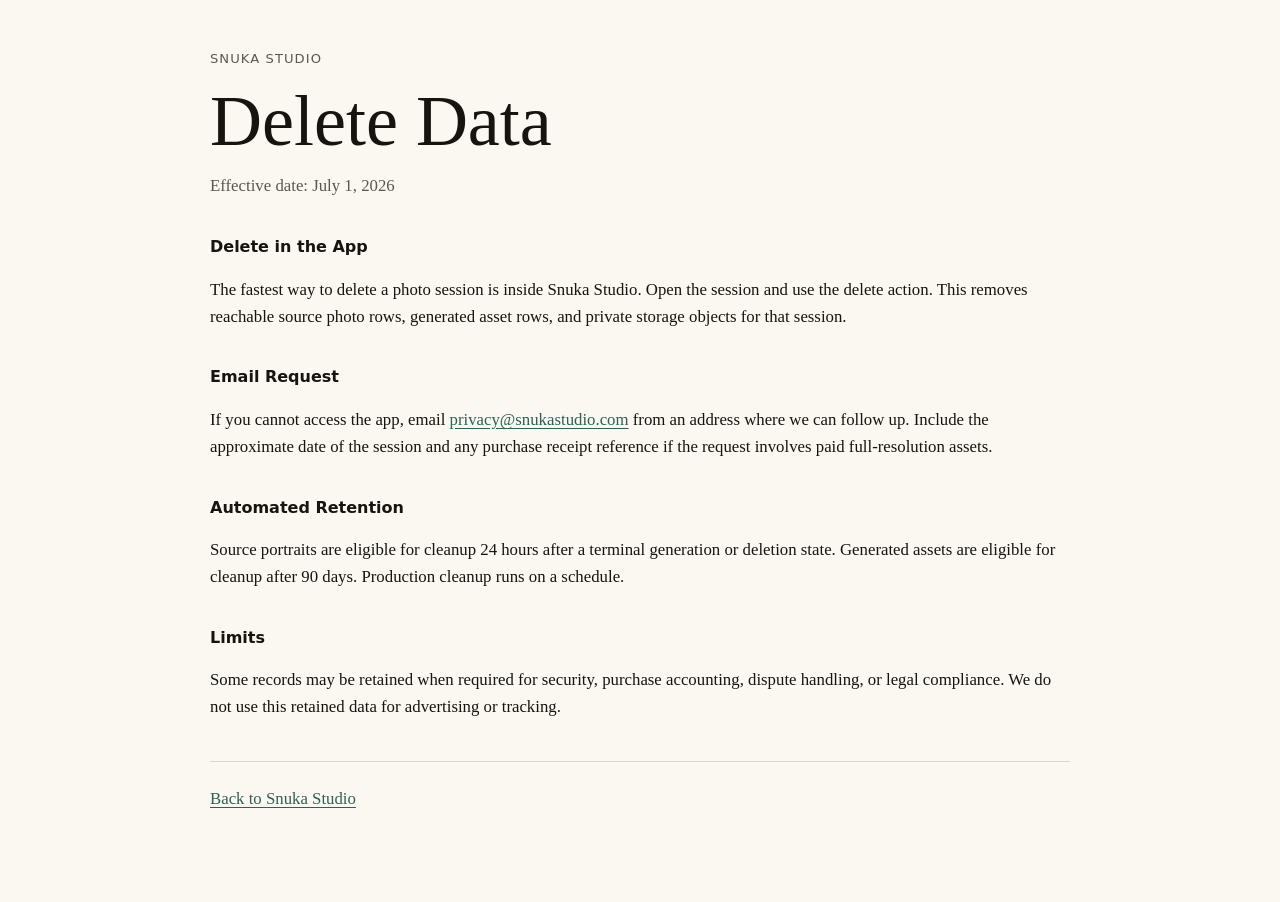
==== delete-data/index.html @ bc9454f3 "Publish Snuka Studio legal site" ====
<!doctype html>
<html lang="en">
  <head>
    <meta charset="utf-8">
    <meta name="viewport" content="width=device-width, initial-scale=1">
    <title>Delete Data | Snuka Studio</title>
    <meta name="description" content="How to delete Snuka Studio data.">
    <link rel="stylesheet" href="/styles.css">
  </head>
  <body>
    <main class="document">
      <p class="eyebrow">Snuka Studio</p>
      <h1>Delete Data</h1>
      <p class="updated">Effective date: July 1, 2026</p>

      <h2>Delete in the App</h2>
      <p>The fastest way to delete a photo session is inside Snuka Studio. Open the session and use the delete action. This removes reachable source photo rows, generated asset rows, and private storage objects for that session.</p>

      <h2>Email Request</h2>
      <p>If you cannot access the app, email <a href="mailto:privacy@snukastudio.com">privacy@snukastudio.com</a> from an address where we can follow up. Include the approximate date of the session and any purchase receipt reference if the request involves paid full-resolution assets.</p>

      <h2>Automated Retention</h2>
      <p>Source portraits are eligible for cleanup 24 hours after a terminal generation or deletion state. Generated assets are eligible for cleanup after 90 days. Production cleanup runs on a schedule.</p>

      <h2>Limits</h2>
      <p>Some records may be retained when required for security, purchase accounting, dispute handling, or legal compliance. We do not use this retained data for advertising or tracking.</p>

      <p class="back"><a href="/">Back to Snuka Studio</a></p>
    </main>
  </body>
</html>
---- styles.css ----
:root {
  color-scheme: light;
  --ink: #171410;
  --muted: #5f564c;
  --paper: #fbf8f2;
  --line: #dfd6c9;
  --accent: #2f5f56;
}

* {
  box-sizing: border-box;
}

body {
  margin: 0;
  background: var(--paper);
  color: var(--ink);
  font-family: ui-serif, Georgia, "Times New Roman", serif;
  line-height: 1.6;
}

a {
  color: var(--accent);
  text-underline-offset: 0.18em;
}

.shell,
.document {
  width: min(100% - 32px, 860px);
  margin: 0 auto;
}

.hero {
  min-height: 100vh;
  display: grid;
  align-content: center;
  padding: 48px 0;
}

.document {
  padding: 48px 0 72px;
}

.eyebrow {
  margin: 0 0 18px;
  color: var(--muted);
  font-family: ui-sans-serif, system-ui, -apple-system, BlinkMacSystemFont, "Segoe UI", sans-serif;
  font-size: 0.82rem;
  letter-spacing: 0.08em;
  text-transform: uppercase;
}

h1 {
  max-width: 720px;
  margin: 0 0 18px;
  font-size: clamp(2.4rem, 8vw, 5.8rem);
  line-height: 0.95;
  font-weight: 500;
}

.document h1 {
  font-size: clamp(2.2rem, 7vw, 4.5rem);
}

h2 {
  margin: 34px 0 8px;
  font-family: ui-sans-serif, system-ui, -apple-system, BlinkMacSystemFont, "Segoe UI", sans-serif;
  font-size: 1rem;
}

p,
li {
  font-size: 1.05rem;
}

.lead {
  max-width: 650px;
  margin: 0 0 32px;
  color: var(--muted);
  font-size: clamp(1.1rem, 2.5vw, 1.35rem);
}

.updated {
  color: var(--muted);
}

.links {
  display: flex;
  flex-wrap: wrap;
  gap: 10px;
}

.links a {
  border: 1px solid var(--line);
  border-radius: 6px;
  padding: 10px 14px;
  color: var(--ink);
  font-family: ui-sans-serif, system-ui, -apple-system, BlinkMacSystemFont, "Segoe UI", sans-serif;
  text-decoration: none;
}

.back {
  margin-top: 40px;
  padding-top: 24px;
  border-top: 1px solid var(--line);
}
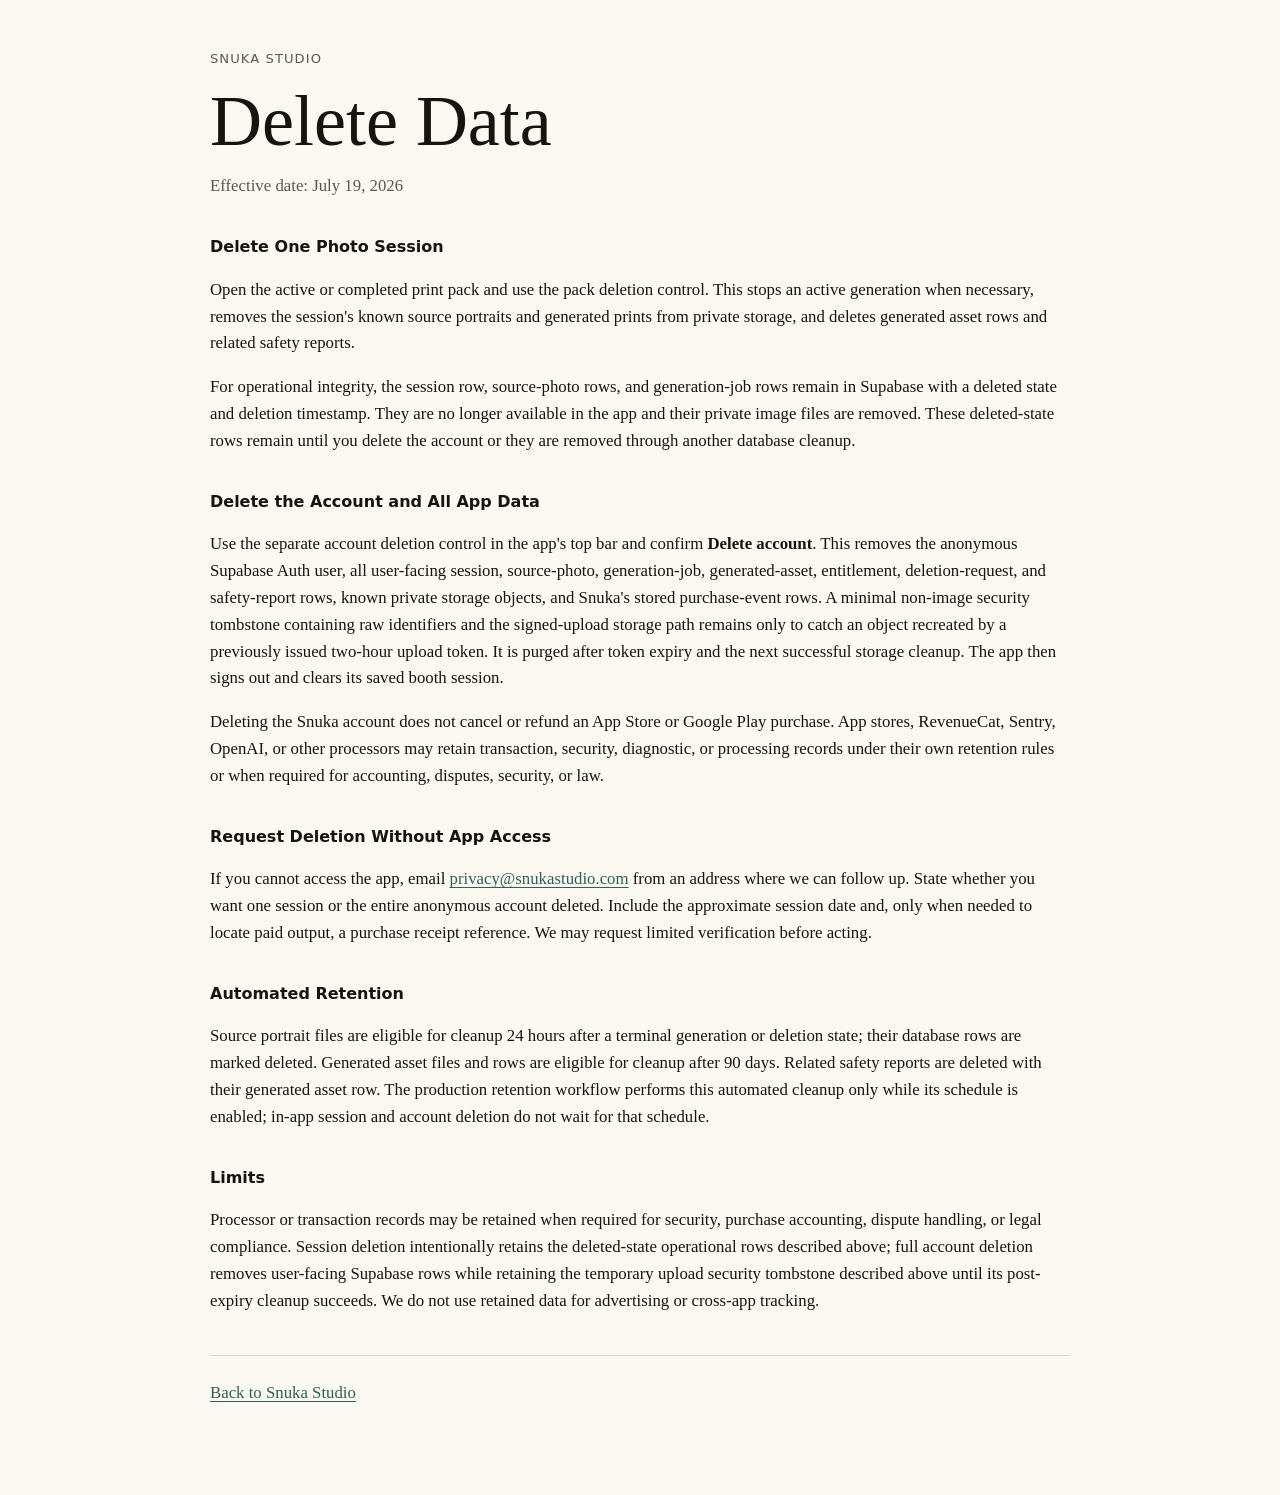
==== commit 38223683: "Publish July 2026 privacy and deletion terms" ====
--- a/delete-data/index.html
+++ b/delete-data/index.html
@@ -3,29 +3,35 @@
   <head>
     <meta charset="utf-8">
     <meta name="viewport" content="width=device-width, initial-scale=1">
+    <meta name="snuka-legal-contract-version" content="2026-07-19-v2">
     <title>Delete Data | Snuka Studio</title>
     <meta name="description" content="How to delete Snuka Studio data.">
-    <link rel="stylesheet" href="/styles.css">
+    <link rel="stylesheet" href="../styles.css">
   </head>
   <body>
     <main class="document">
       <p class="eyebrow">Snuka Studio</p>
       <h1>Delete Data</h1>
-      <p class="updated">Effective date: July 1, 2026</p>
+      <p class="updated">Effective date: July 19, 2026</p>
 
-      <h2>Delete in the App</h2>
-      <p>The fastest way to delete a photo session is inside Snuka Studio. Open the session and use the delete action. This removes reachable source photo rows, generated asset rows, and private storage objects for that session.</p>
+      <h2>Delete One Photo Session</h2>
+      <p>Open the active or completed print pack and use the pack deletion control. This stops an active generation when necessary, removes the session's known source portraits and generated prints from private storage, and deletes generated asset rows and related safety reports.</p>
+      <p>For operational integrity, the session row, source-photo rows, and generation-job rows remain in Supabase with a deleted state and deletion timestamp. They are no longer available in the app and their private image files are removed. These deleted-state rows remain until you delete the account or they are removed through another database cleanup.</p>
 
-      <h2>Email Request</h2>
-      <p>If you cannot access the app, email <a href="mailto:privacy@snukastudio.com">privacy@snukastudio.com</a> from an address where we can follow up. Include the approximate date of the session and any purchase receipt reference if the request involves paid full-resolution assets.</p>
+      <h2>Delete the Account and All App Data</h2>
+      <p>Use the separate account deletion control in the app's top bar and confirm <strong>Delete account</strong>. This removes the anonymous Supabase Auth user, all user-facing session, source-photo, generation-job, generated-asset, entitlement, deletion-request, and safety-report rows, known private storage objects, and Snuka's stored purchase-event rows. A minimal non-image security tombstone containing raw identifiers and the signed-upload storage path remains only to catch an object recreated by a previously issued two-hour upload token. It is purged after token expiry and the next successful storage cleanup. The app then signs out and clears its saved booth session.</p>
+      <p>Deleting the Snuka account does not cancel or refund an App Store or Google Play purchase. App stores, RevenueCat, Sentry, OpenAI, or other processors may retain transaction, security, diagnostic, or processing records under their own retention rules or when required for accounting, disputes, security, or law.</p>
+
+      <h2>Request Deletion Without App Access</h2>
+      <p>If you cannot access the app, email <a href="mailto:privacy@snukastudio.com">privacy@snukastudio.com</a> from an address where we can follow up. State whether you want one session or the entire anonymous account deleted. Include the approximate session date and, only when needed to locate paid output, a purchase receipt reference. We may request limited verification before acting.</p>
 
       <h2>Automated Retention</h2>
-      <p>Source portraits are eligible for cleanup 24 hours after a terminal generation or deletion state. Generated assets are eligible for cleanup after 90 days. Production cleanup runs on a schedule.</p>
+      <p>Source portrait files are eligible for cleanup 24 hours after a terminal generation or deletion state; their database rows are marked deleted. Generated asset files and rows are eligible for cleanup after 90 days. Related safety reports are deleted with their generated asset row. The production retention workflow performs this automated cleanup only while its schedule is enabled; in-app session and account deletion do not wait for that schedule.</p>
 
       <h2>Limits</h2>
-      <p>Some records may be retained when required for security, purchase accounting, dispute handling, or legal compliance. We do not use this retained data for advertising or tracking.</p>
+      <p>Processor or transaction records may be retained when required for security, purchase accounting, dispute handling, or legal compliance. Session deletion intentionally retains the deleted-state operational rows described above; full account deletion removes user-facing Supabase rows while retaining the temporary upload security tombstone described above until its post-expiry cleanup succeeds. We do not use retained data for advertising or cross-app tracking.</p>
 
-      <p class="back"><a href="/">Back to Snuka Studio</a></p>
+      <p class="back"><a href="../">Back to Snuka Studio</a></p>
     </main>
   </body>
 </html>
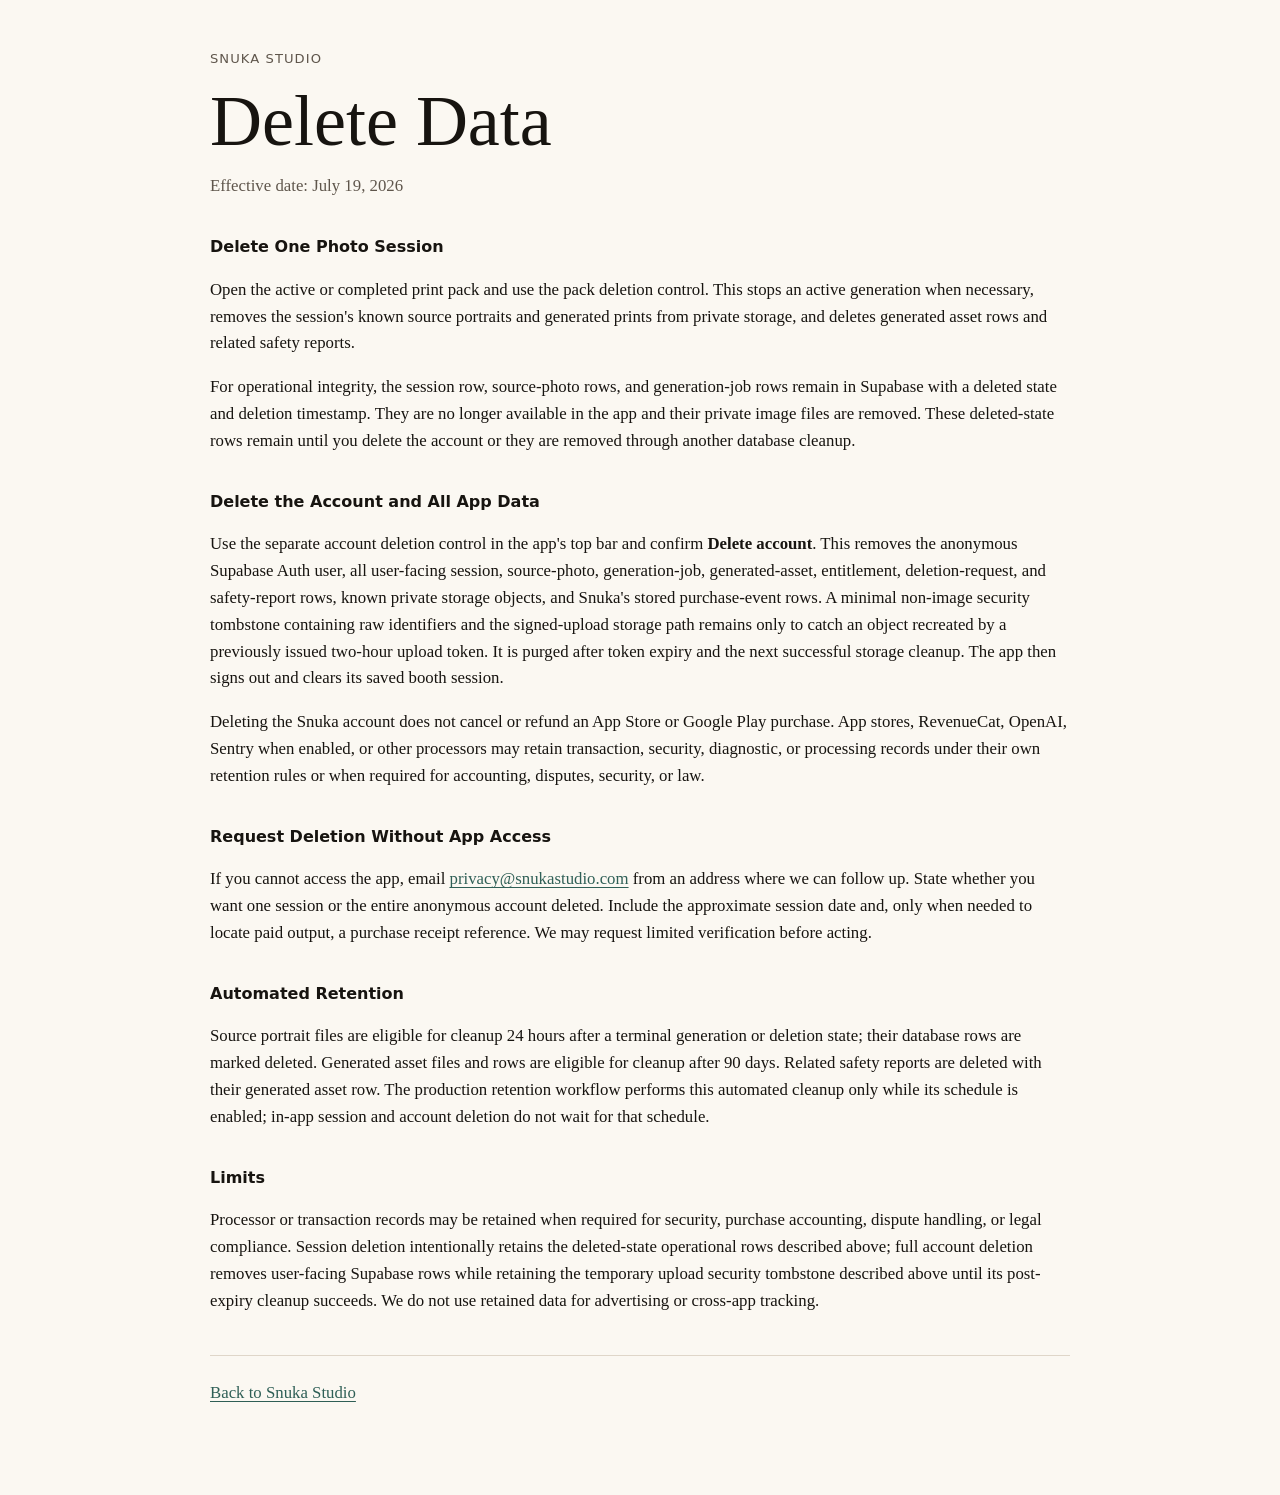
==== commit dd61f0c4: "Clarify that Sentry diagnostics are optional" ====
--- a/delete-data/index.html
+++ b/delete-data/index.html
@@ -20,7 +20,7 @@
 
       <h2>Delete the Account and All App Data</h2>
       <p>Use the separate account deletion control in the app's top bar and confirm <strong>Delete account</strong>. This removes the anonymous Supabase Auth user, all user-facing session, source-photo, generation-job, generated-asset, entitlement, deletion-request, and safety-report rows, known private storage objects, and Snuka's stored purchase-event rows. A minimal non-image security tombstone containing raw identifiers and the signed-upload storage path remains only to catch an object recreated by a previously issued two-hour upload token. It is purged after token expiry and the next successful storage cleanup. The app then signs out and clears its saved booth session.</p>
-      <p>Deleting the Snuka account does not cancel or refund an App Store or Google Play purchase. App stores, RevenueCat, Sentry, OpenAI, or other processors may retain transaction, security, diagnostic, or processing records under their own retention rules or when required for accounting, disputes, security, or law.</p>
+      <p>Deleting the Snuka account does not cancel or refund an App Store or Google Play purchase. App stores, RevenueCat, OpenAI, Sentry when enabled, or other processors may retain transaction, security, diagnostic, or processing records under their own retention rules or when required for accounting, disputes, security, or law.</p>
 
       <h2>Request Deletion Without App Access</h2>
       <p>If you cannot access the app, email <a href="mailto:privacy@snukastudio.com">privacy@snukastudio.com</a> from an address where we can follow up. State whether you want one session or the entire anonymous account deleted. Include the approximate session date and, only when needed to locate paid output, a purchase receipt reference. We may request limited verification before acting.</p>
